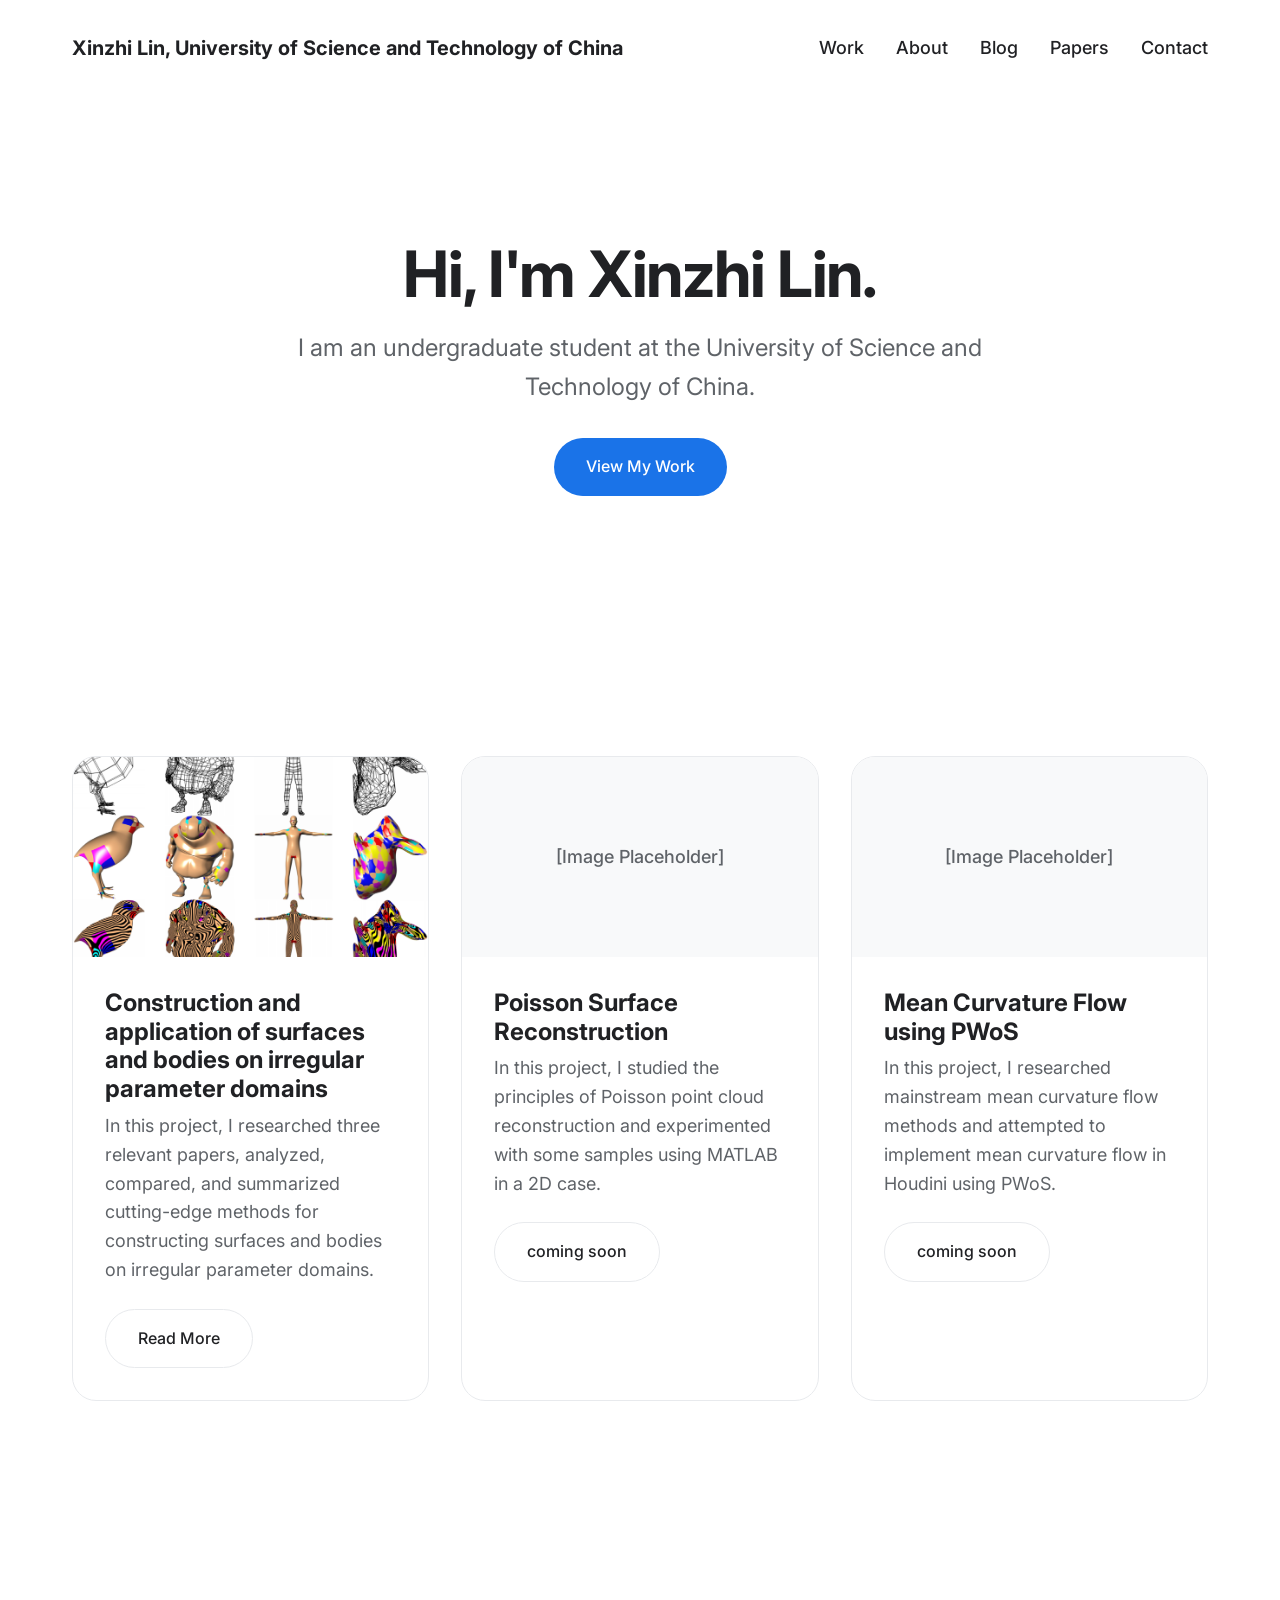
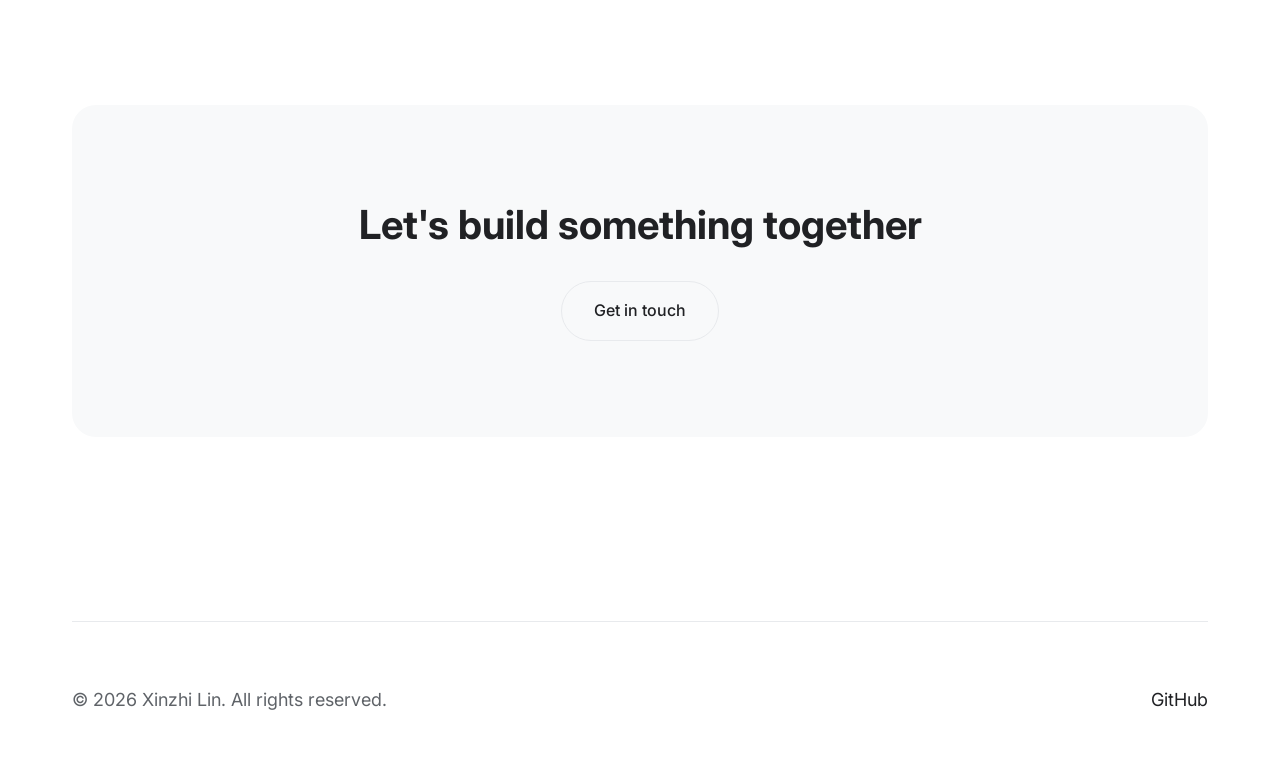
==== index.html @ 3bc1e81b "feat: add Project 1 (Irregular Surfaces) page with content, thumbnail, and downloads; remove LinkedI" ====
<!DOCTYPE html>
<html lang="en">
<head>
    <meta charset="UTF-8">
    <meta name="viewport" content="width=device-width, initial-scale=1.0">
    <title>Xinzhi Lin - Portfolio</title>
    <link rel="stylesheet" href="styles.css">
    <link rel="stylesheet" href="project-page.css">
</head>
<body>
    <div class="container">
        <!-- Header -->
        <header class="header fade-in-up">
            <div class="logo">Xinzhi Lin, University of Science and Technology of China</div>
            <nav class="nav-links">
                <a href="#work">Work</a>
                <a href="about.html">About</a>
                <a href="blog.html">Blog</a>
                <a href="papers.html">Papers</a>
                <a href="contact.html">Contact</a>
            </nav>
        </header>

        <!-- Hero Section -->
        <main>
            <section class="section hero-section fade-in-up delay-100">
                <h1 class="hero-headline">Hi, I'm Xinzhi Lin.</h1>
                <p class="hero-subheadline">I am an undergraduate student at the University of Science and Technology of China.</p>
                <a href="#work" class="btn btn-primary">View My Work</a>
            </section>

            <!-- Projects Section -->
            <section id="work" class="section fade-in-up delay-200">
                <div class="grid grid-cols-3">
                    <!-- Project 1 -->
                    <article class="project-card">
                        <a href="projects/irregular-surfaces.html">
                            <img class="project-card-img" src="assets/projects/irregular-surfaces/thumbnail.png" alt="Irregular parameter domain surface construction">
                        </a>
                        <div class="project-content">
                            <h3 class="project-title">Construction and application of surfaces and bodies on irregular parameter domains</h3>
                            <p class="project-desc">In this project, I researched three relevant papers, analyzed, compared, and summarized cutting-edge methods for constructing surfaces and bodies on irregular parameter domains.</p>
                            <a href="projects/irregular-surfaces.html" class="btn btn-secondary">Read More</a>
                        </div>
                    </article>

                    <!-- Project 2 -->
                    <article class="project-card">
                        <div class="project-image-placeholder">
                            [Image Placeholder]
                        </div>
                        <div class="project-content">
                            <h3 class="project-title">Poisson Surface Reconstruction</h3>
                            <p class="project-desc">In this project, I studied the principles of Poisson point cloud reconstruction and experimented with some samples using MATLAB in a 2D case.</p>
                            <a href="#" class="btn btn-secondary">coming soon</a>
                        </div>
                    </article>

                    <!-- Project 3 -->
                    <article class="project-card">
                        <div class="project-image-placeholder">
                            [Image Placeholder]
                        </div>
                        <div class="project-content">
                            <h3 class="project-title">Mean Curvature Flow using PWoS</h3>
                            <p class="project-desc">In this project, I researched mainstream mean curvature flow methods and attempted to implement mean curvature flow in Houdini using PWoS.</p>
                            <a href="#" class="btn btn-secondary">coming soon</a>
                        </div>
                    </article>
                </div>
            </section>

            <!-- CTA Section -->
            <section class="section fade-in-up delay-300">
                <div class="cta-section">
                    <h2 class="cta-headline">Let's build something together</h2>
                    <a href="contact.html" class="btn btn-secondary">Get in touch</a>
                </div>
            </section>
        </main>

        <!-- Footer -->
        <footer class="footer fade-in-up delay-300">
            <div class="copyright">&copy; 2026 Xinzhi Lin. All rights reserved.</div>
            <div class="footer-links">
                <a href="https://github.com/ClevelandFG" target="_blank" rel="noopener noreferrer">GitHub</a>
            </div>
        </footer>
    </div>
</body>
</html>
---- styles.css ----
@import url('https://fonts.googleapis.com/css2?family=Inter:wght@400;500;700&family=Roboto:wght@400;500;700&display=swap');

/* ==========================================================================
   CSS Variables (Design Tokens)
   ========================================================================== */
:root {
  /* Colors */
  --color-bg-primary: #FFFFFF;
  --color-bg-secondary: #F8F9FA;
  --color-text-primary: #202124;
  --color-text-secondary: #5F6368;
  --color-accent-blue: #1A73E8;
  --color-accent-red: #EA4335;
  --color-accent-yellow: #FBBC05;
  --color-accent-green: #34A853;
  --color-border: #E8EAED;

  /* Typography */
  --font-family-base: 'Inter', 'Roboto', sans-serif;
  --font-size-base: 1.125rem; /* 18px */
  --line-height-base: 1.6;

  /* Layout */
  --section-padding-y: 120px;
  --container-max-width: 1200px;
  --grid-gap: 2rem;

  /* UI Elements */
  --border-radius-lg: 24px;
  --border-radius-md: 12px;
  --border-radius-pill: 9999px;
  --shadow-hover: 0 4px 6px rgba(0, 0, 0, 0.05);

  /* Motion */
  --easing-standard: cubic-bezier(0.4, 0.0, 0.2, 1);
  --duration-swift: 150ms;
  --duration-smooth: 350ms;
}

/* ==========================================================================
   Reset & Base Styles
   ========================================================================== */
*, *::before, *::after {
  box-sizing: border-box;
  margin: 0;
  padding: 0;
}

body {
  font-family: var(--font-family-base);
  font-size: var(--font-size-base);
  line-height: var(--line-height-base);
  color: var(--color-text-primary);
  background-color: var(--color-bg-primary);
  -webkit-font-smoothing: antialiased;
  -moz-osx-font-smoothing: grayscale;
}

a {
  color: var(--color-text-primary);
  text-decoration: none;
  transition: color var(--duration-swift) var(--easing-standard);
}

a:hover {
  color: var(--color-accent-blue);
}

h1, h2, h3, h4, h5, h6 {
  font-weight: 700;
  line-height: 1.2;
  margin-bottom: 1rem;
}

img {
  max-width: 100%;
  height: auto;
  display: block;
}

/* ==========================================================================
   Layout & Grid
   ========================================================================== */
.container {
  max-width: var(--container-max-width);
  margin: 0 auto;
  padding: 0 2rem;
}

.section {
  padding: var(--section-padding-y) 0;
}

.grid {
  display: grid;
  gap: var(--grid-gap);
}

.grid-cols-3 {
  grid-template-columns: repeat(auto-fit, minmax(300px, 1fr));
}

/* ==========================================================================
   Typography
   ========================================================================== */
.hero-headline {
  font-size: clamp(3rem, 5vw, 5rem);
  letter-spacing: -0.02em;
  text-align: center;
}

.hero-subheadline {
  font-size: 1.5rem;
  color: var(--color-text-secondary);
  text-align: center;
  max-width: 800px;
  margin: 0 auto 2rem;
}

/* ==========================================================================
   UI Elements
   ========================================================================== */
.btn {
  display: inline-flex;
  align-items: center;
  justify-content: center;
  padding: 1rem 2rem;
  border-radius: var(--border-radius-pill);
  font-weight: 500;
  cursor: pointer;
  transition: all var(--duration-swift) var(--easing-standard);
  border: none;
  font-size: 1rem;
}

.btn-primary {
  background-color: var(--color-accent-blue);
  color: #FFFFFF;
}

.btn-primary:hover {
  background-color: #155EBA; /* Darker blue */
  color: #FFFFFF;
  transform: translateY(-2px);
}

.btn-secondary {
  background-color: transparent;
  color: var(--color-text-primary);
  border: 1px solid var(--color-border);
}

.btn-secondary:hover {
  background-color: var(--color-bg-secondary);
  transform: translateY(-2px);
}

/* ==========================================================================
   Components
   ========================================================================== */
/* Header */
.header {
  padding: 2rem 0;
  display: flex;
  justify-content: space-between;
  align-items: center;
}

.logo {
  font-weight: 700;
  font-size: 1.25rem;
}

.nav-links {
  display: flex;
  gap: 2rem;
}

.nav-links a {
  font-weight: 500;
}

/* Hero Section */
.hero-section {
  display: flex;
  flex-direction: column;
  align-items: center;
  justify-content: center;
  min-height: 60vh;
}

/* Project Card */
.project-card {
  background-color: var(--color-bg-primary);
  border: 1px solid var(--color-border);
  border-radius: var(--border-radius-lg);
  overflow: hidden;
  transition: box-shadow var(--duration-swift) var(--easing-standard), transform var(--duration-swift) var(--easing-standard);
}

.project-card:hover {
  box-shadow: var(--shadow-hover);
  transform: translateY(-4px);
}

.project-image-placeholder {
  width: 100%;
  aspect-ratio: 16/9;
  background-color: var(--color-bg-secondary);
  display: flex;
  align-items: center;
  justify-content: center;
  color: var(--color-text-secondary);
  font-weight: 500;
}

.project-content {
  padding: 2rem;
}

.project-title {
  font-size: 1.5rem;
  margin-bottom: 0.5rem;
}

.project-desc {
  color: var(--color-text-secondary);
  margin-bottom: 1.5rem;
}

/* CTA Section */
.cta-section {
  text-align: center;
  background-color: var(--color-bg-secondary);
  border-radius: var(--border-radius-lg);
  padding: 6rem 2rem;
  margin: 4rem 0;
}

.cta-headline {
  font-size: 2.5rem;
  margin-bottom: 2rem;
}

/* Footer */
.footer {
  padding: 4rem 0;
  border-top: 1px solid var(--color-border);
  display: flex;
  justify-content: space-between;
  color: var(--color-text-secondary);
}

.footer-links {
  display: flex;
  gap: 1.5rem;
}

/* ==========================================================================
   Animations
   ========================================================================== */
.fade-in-up {
  opacity: 0;
  transform: translateY(20px);
  animation: fadeInUp var(--duration-smooth) var(--easing-standard) forwards;
}

@keyframes fadeInUp {
  to {
    opacity: 1;
    transform: translateY(0);
  }
}

/* Delay modifiers for staggered animations */
.delay-100 { animation-delay: 100ms; }
.delay-200 { animation-delay: 200ms; }
.delay-300 { animation-delay: 300ms; }
---- project-page.css ----
/* ==========================================================================
   Project Page Styles
   ========================================================================== */

/* Back Link */
.back-link {
  display: inline-block;
  color: var(--color-text-secondary);
  font-weight: 500;
  margin-bottom: 2rem;
  transition: color var(--duration-swift) var(--easing-standard);
}

.back-link:hover {
  color: var(--color-accent-blue);
}

/* Project Hero */
.project-hero {
  padding-top: var(--section-padding-y);
  padding-bottom: 3rem;
}

.project-page-title {
  font-size: clamp(2rem, 4vw, 3.5rem);
  letter-spacing: -0.02em;
  max-width: 900px;
  margin-bottom: 1.5rem;
}

/* Meta Tags */
.project-meta {
  display: flex;
  flex-wrap: wrap;
  gap: 0.75rem;
}

.meta-tag {
  display: inline-block;
  padding: 0.4rem 1rem;
  background-color: var(--color-bg-secondary);
  border: 1px solid var(--color-border);
  border-radius: var(--border-radius-pill);
  font-size: 0.875rem;
  font-weight: 500;
  color: var(--color-text-secondary);
}

/* Cover Image */
.project-cover {
  padding-bottom: 3rem;
}

.project-cover img {
  width: 100%;
  border-radius: var(--border-radius-lg);
  border: 1px solid var(--color-border);
  object-fit: cover;
}

/* Project Body */
.project-body {
  max-width: 800px;
  margin: 0 auto;
  padding-bottom: var(--section-padding-y);
}

.project-overview {
  margin-bottom: 4rem;
  padding-bottom: 3rem;
  border-bottom: 1px solid var(--color-border);
}

.project-overview h2 {
  font-size: 1.25rem;
  color: var(--color-text-secondary);
  text-transform: uppercase;
  letter-spacing: 0.08em;
  margin-bottom: 1.25rem;
}

.project-overview p {
  font-size: 1.25rem;
  line-height: 1.7;
  color: var(--color-text-primary);
}

/* Method Sections */
.project-section {
  margin-bottom: 3.5rem;
  padding-bottom: 3rem;
  border-bottom: 1px solid var(--color-border);
  position: relative;
}

.project-section:last-of-type {
  border-bottom: none;
}

.method-number {
  font-size: 4rem;
  font-weight: 700;
  color: var(--color-bg-secondary);
  line-height: 1;
  margin-bottom: 0.5rem;
  letter-spacing: -0.04em;
  /* Subtle stroke effect so the number is visible but not dominant */
  -webkit-text-stroke: 1px var(--color-border);
}

.project-section h2 {
  font-size: 1.75rem;
  margin-bottom: 1.25rem;
}

.project-section p {
  color: var(--color-text-secondary);
  line-height: 1.8;
  font-size: 1.05rem;
}

/* Downloads */
.project-downloads {
  margin-top: 4rem;
  padding-top: 3rem;
  border-top: 1px solid var(--color-border);
}

.project-downloads h2 {
  font-size: 1.25rem;
  color: var(--color-text-secondary);
  text-transform: uppercase;
  letter-spacing: 0.08em;
  margin-bottom: 1.5rem;
}

.download-links {
  display: flex;
  flex-wrap: wrap;
  gap: 1rem;
}

.download-btn {
  display: inline-flex;
  align-items: center;
  gap: 0.625rem;
}

.download-btn svg {
  flex-shrink: 0;
}

/* Project Navigation (prev / next) */
.project-nav {
  display: flex;
  justify-content: space-between;
  align-items: center;
  padding: 3rem 0;
  border-top: 1px solid var(--color-border);
}

.project-nav a {
  font-weight: 500;
  font-size: 1.125rem;
  transition: color var(--duration-swift) var(--easing-standard);
}

.project-nav a:hover {
  color: var(--color-accent-blue);
}

.nav-next {
  margin-left: auto;
}

/* ==========================================================================
   Project Card Image (shared with index.html)
   ========================================================================== */
.project-card-img {
  width: 100%;
  aspect-ratio: 16/9;
  object-fit: cover;
  display: block;
}

/* ==========================================================================
   Responsive
   ========================================================================== */
@media (max-width: 768px) {
  .project-page-title {
    font-size: 1.75rem;
  }

  .project-body {
    padding-left: 1rem;
    padding-right: 1rem;
  }

  .method-number {
    font-size: 3rem;
  }

  .download-links {
    flex-direction: column;
  }
}
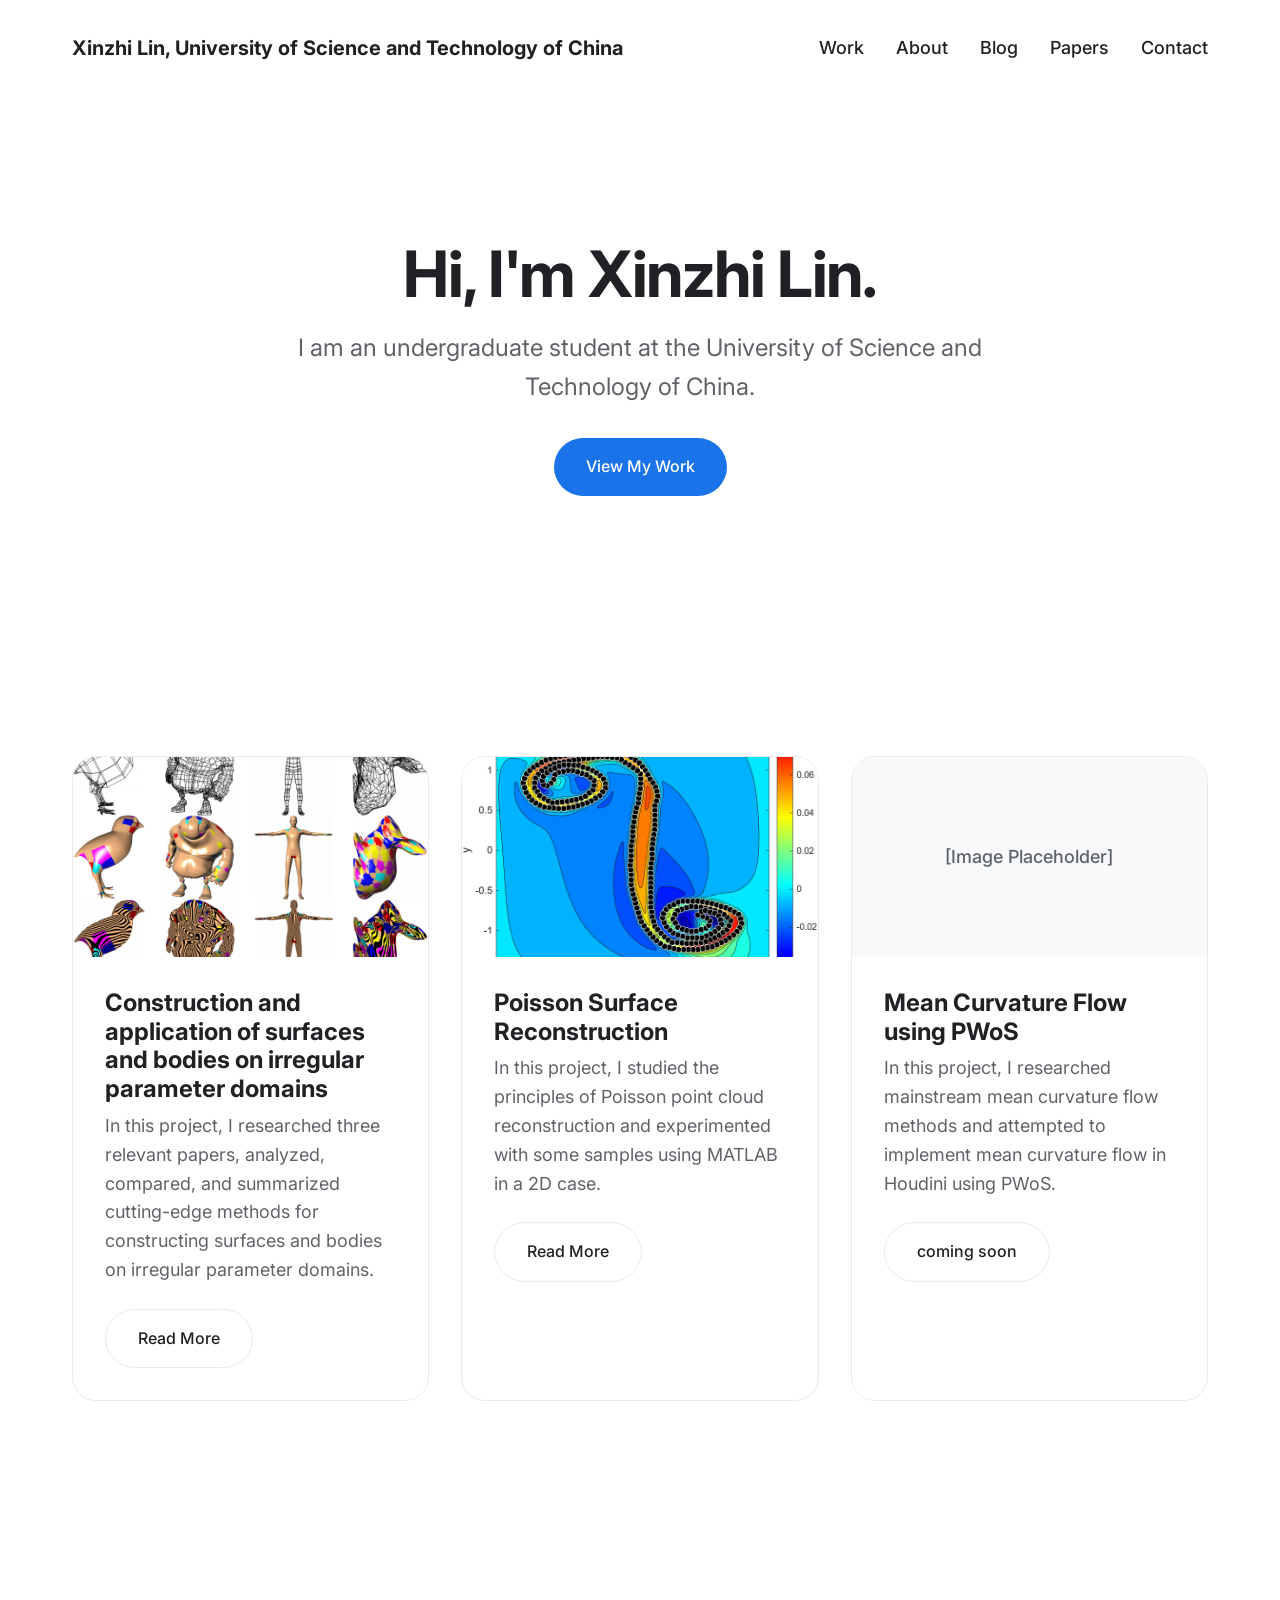
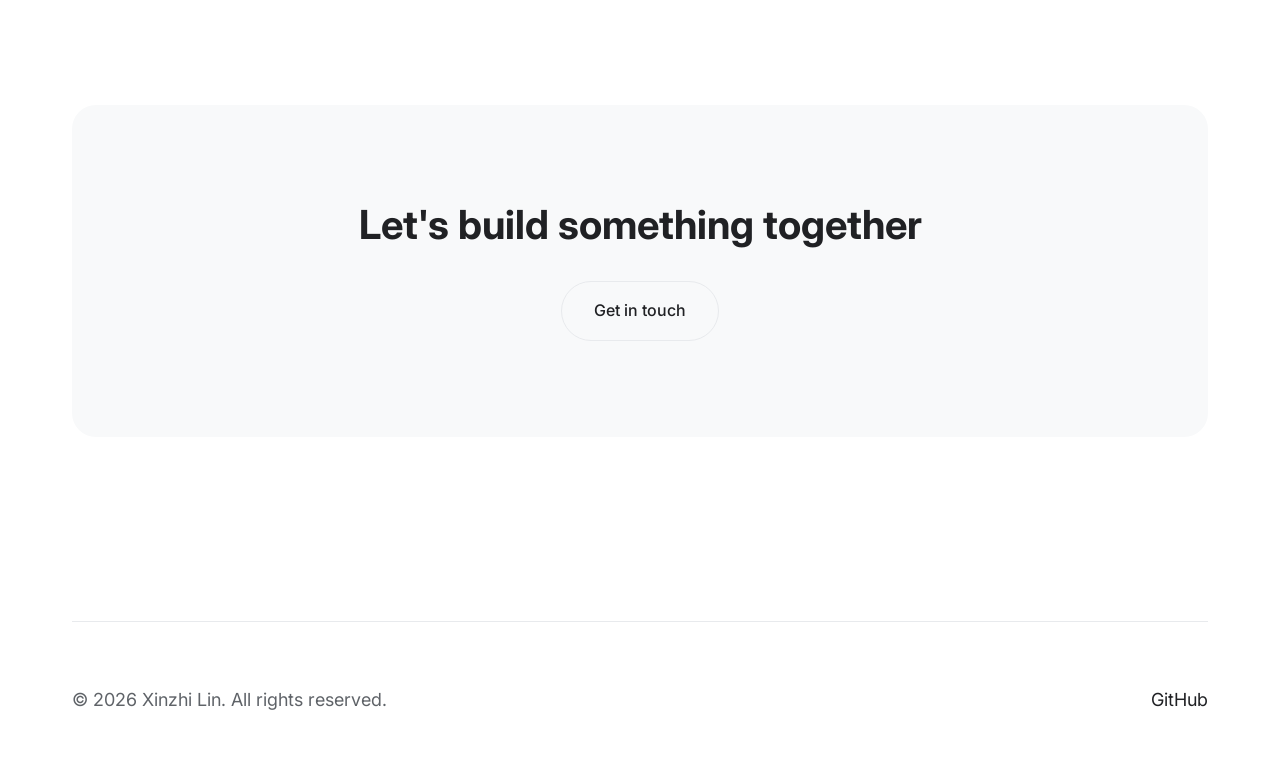
==== commit fdbc437a: "feat: add Project 2 (Poisson Surface Reconstruction) page with content, thumbnail, and downloads" ====
--- a/index.html
+++ b/index.html
@@ -46,13 +46,13 @@
 
                     <!-- Project 2 -->
                     <article class="project-card">
-                        <div class="project-image-placeholder">
-                            [Image Placeholder]
-                        </div>
+                        <a href="projects/poisson-reconstruction.html">
+                            <img class="project-card-img" src="assets/projects/poisson-reconstruction/thumbnail.png" alt="Poisson Surface Reconstruction in MATLAB">
+                        </a>
                         <div class="project-content">
                             <h3 class="project-title">Poisson Surface Reconstruction</h3>
                             <p class="project-desc">In this project, I studied the principles of Poisson point cloud reconstruction and experimented with some samples using MATLAB in a 2D case.</p>
-                            <a href="#" class="btn btn-secondary">coming soon</a>
+                            <a href="projects/poisson-reconstruction.html" class="btn btn-secondary">Read More</a>
                         </div>
                     </article>
 
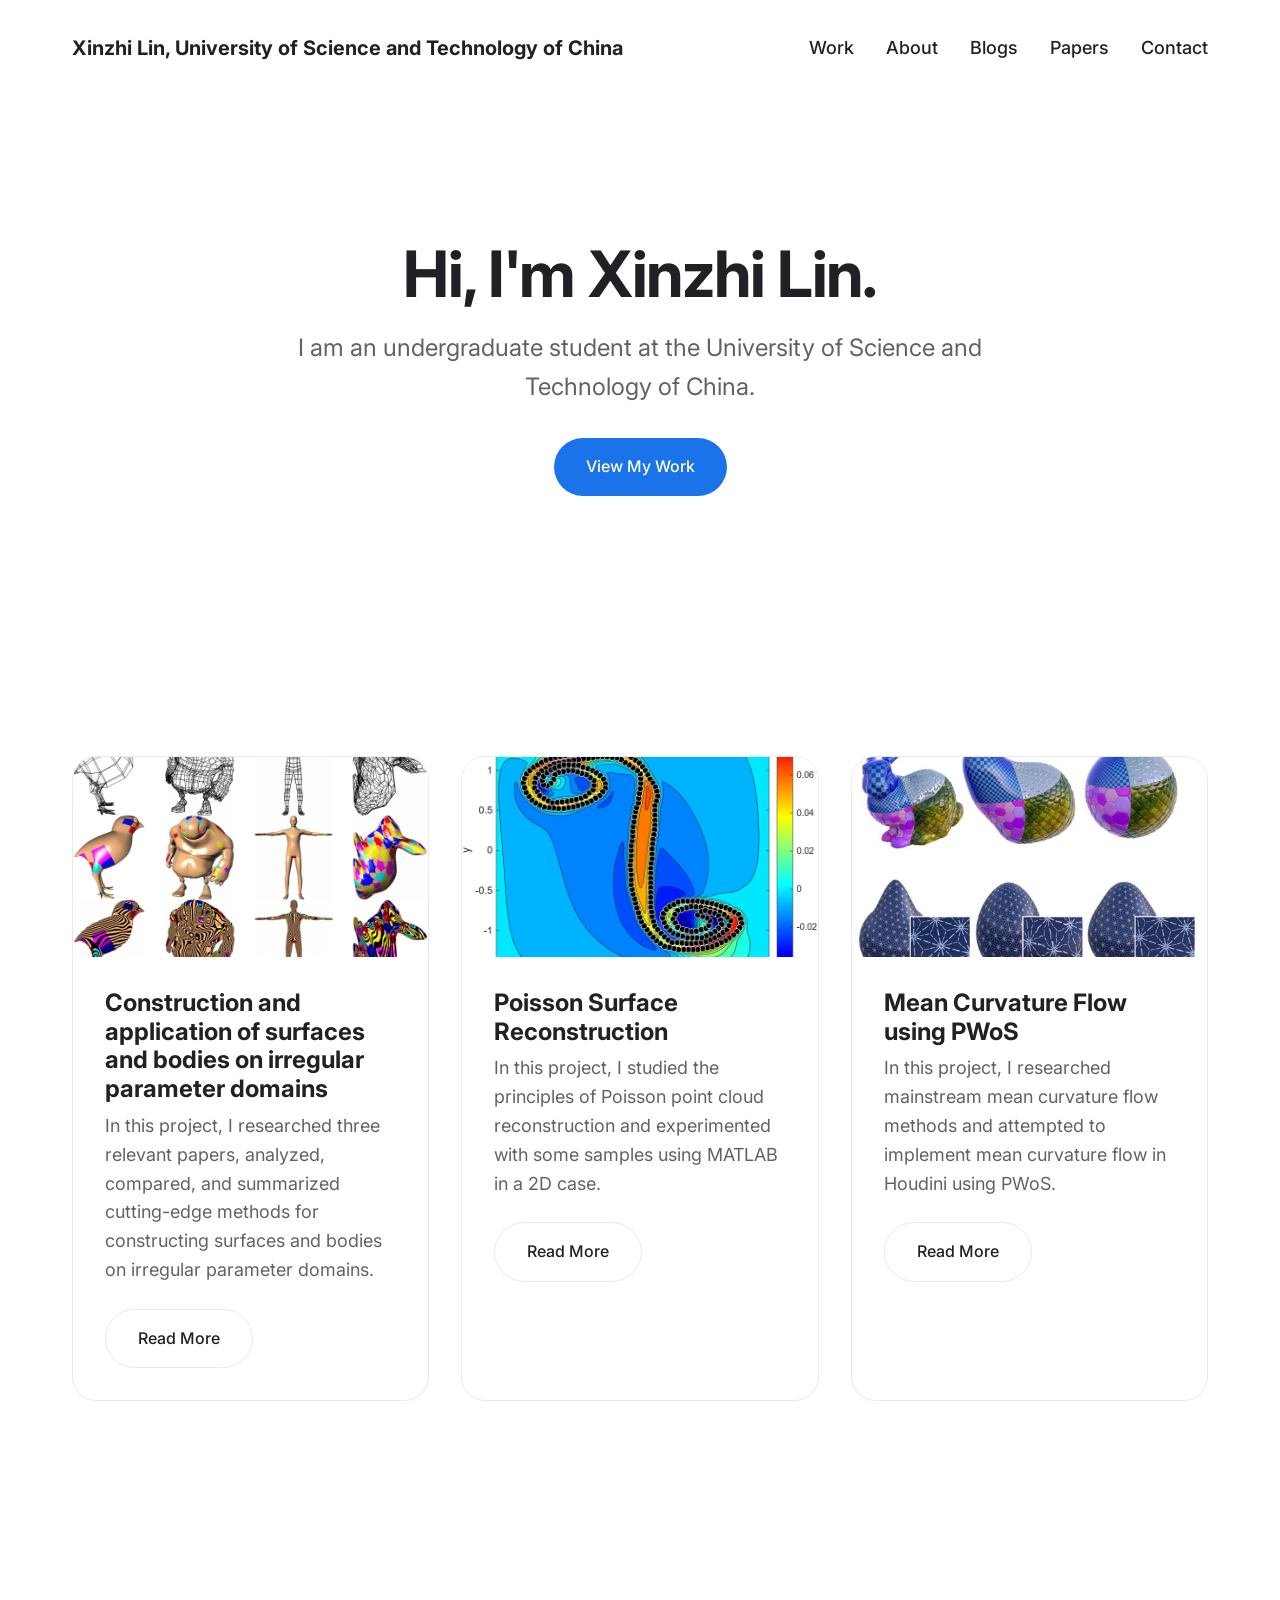
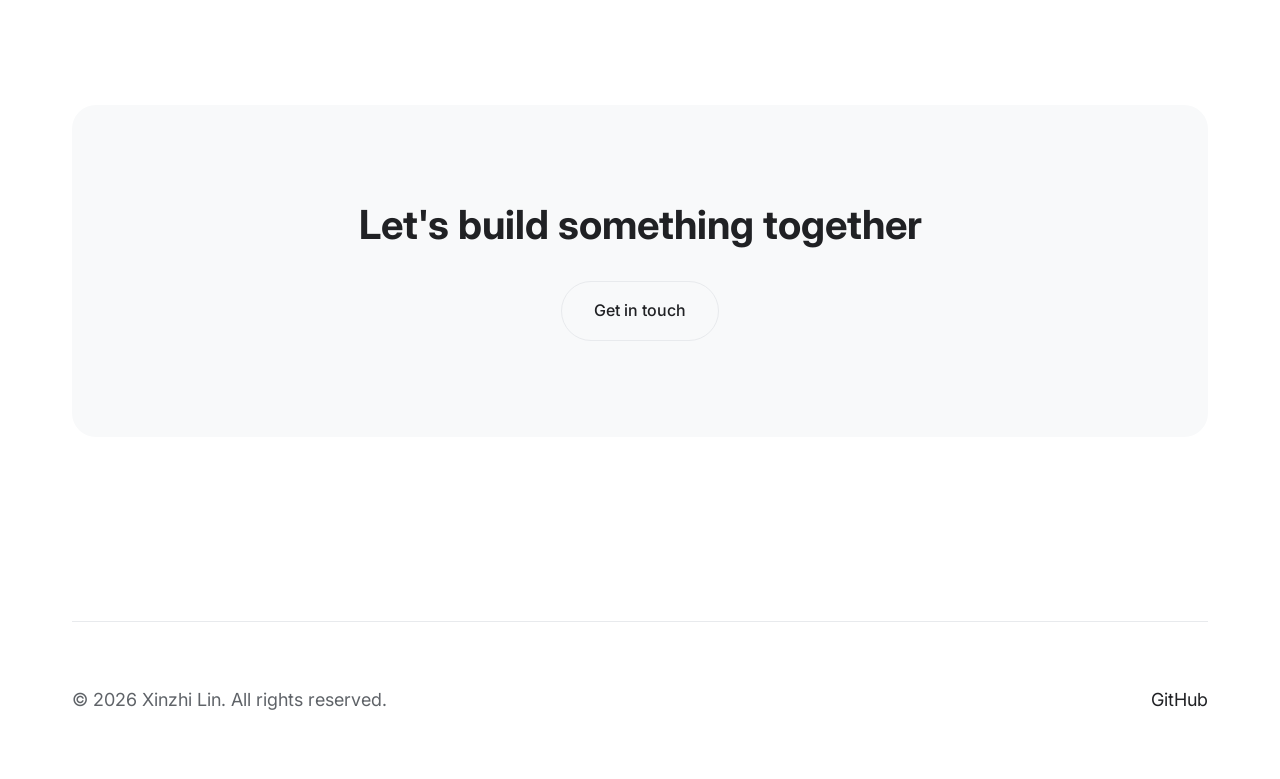
==== commit da18d936: "Implement scroll reveal and add new pages" ====
--- a/index.html
+++ b/index.html
@@ -10,12 +10,12 @@
 <body>
     <div class="container">
         <!-- Header -->
-        <header class="header fade-in-up">
+        <header class="header reveal">
             <div class="logo">Xinzhi Lin, University of Science and Technology of China</div>
             <nav class="nav-links">
                 <a href="#work">Work</a>
                 <a href="about.html">About</a>
-                <a href="blog.html">Blog</a>
+                <a href="blogs.html">Blogs</a>
                 <a href="papers.html">Papers</a>
                 <a href="contact.html">Contact</a>
             </nav>
@@ -23,17 +23,17 @@
 
         <!-- Hero Section -->
         <main>
-            <section class="section hero-section fade-in-up delay-100">
+            <section class="section hero-section reveal">
                 <h1 class="hero-headline">Hi, I'm Xinzhi Lin.</h1>
                 <p class="hero-subheadline">I am an undergraduate student at the University of Science and Technology of China.</p>
                 <a href="#work" class="btn btn-primary">View My Work</a>
             </section>
 
             <!-- Projects Section -->
-            <section id="work" class="section fade-in-up delay-200">
+            <section id="work" class="section">
                 <div class="grid grid-cols-3">
                     <!-- Project 1 -->
-                    <article class="project-card">
+                    <article class="project-card reveal">
                         <a href="projects/irregular-surfaces.html">
                             <img class="project-card-img" src="assets/projects/irregular-surfaces/thumbnail.png" alt="Irregular parameter domain surface construction">
                         </a>
@@ -45,7 +45,7 @@
                     </article>
 
                     <!-- Project 2 -->
-                    <article class="project-card">
+                    <article class="project-card reveal">
                         <a href="projects/poisson-reconstruction.html">
                             <img class="project-card-img" src="assets/projects/poisson-reconstruction/thumbnail.png" alt="Poisson Surface Reconstruction in MATLAB">
                         </a>
@@ -57,21 +57,21 @@
                     </article>
 
                     <!-- Project 3 -->
-                    <article class="project-card">
-                        <div class="project-image-placeholder">
-                            [Image Placeholder]
-                        </div>
+                    <article class="project-card reveal">
+                        <a href="projects/mean-curvature-flow.html">
+                            <img class="project-card-img" src="assets/projects/mean-curvature-flow/thumbnail.png" alt="Mean Curvature Flow using PWoS">
+                        </a>
                         <div class="project-content">
                             <h3 class="project-title">Mean Curvature Flow using PWoS</h3>
                             <p class="project-desc">In this project, I researched mainstream mean curvature flow methods and attempted to implement mean curvature flow in Houdini using PWoS.</p>
-                            <a href="#" class="btn btn-secondary">coming soon</a>
+                            <a href="projects/mean-curvature-flow.html" class="btn btn-secondary">Read More</a>
                         </div>
                     </article>
                 </div>
             </section>
 
             <!-- CTA Section -->
-            <section class="section fade-in-up delay-300">
+            <section class="section reveal">
                 <div class="cta-section">
                     <h2 class="cta-headline">Let's build something together</h2>
                     <a href="contact.html" class="btn btn-secondary">Get in touch</a>
@@ -80,12 +80,34 @@
         </main>
 
         <!-- Footer -->
-        <footer class="footer fade-in-up delay-300">
+        <footer class="footer reveal">
             <div class="copyright">&copy; 2026 Xinzhi Lin. All rights reserved.</div>
             <div class="footer-links">
                 <a href="https://github.com/ClevelandFG" target="_blank" rel="noopener noreferrer">GitHub</a>
             </div>
         </footer>
     </div>
+
+    <script>
+        document.addEventListener("DOMContentLoaded", function() {
+            const observer = new IntersectionObserver((entries, observer) => {
+                const intersectingEntries = entries.filter(entry => entry.isIntersecting);
+                
+                intersectingEntries.forEach((entry, index) => {
+                    const el = entry.target;
+                    // Stagger delay for elements appearing simultaneously
+                    el.style.transitionDelay = `${index * 100}ms`;
+                    // Trigger reflow to ensure transition runs
+                    void el.offsetWidth;
+                    el.classList.add('active');
+                    observer.unobserve(el);
+                });
+            }, { threshold: 0.1 });
+
+            document.querySelectorAll('.reveal').forEach((el) => {
+                observer.observe(el);
+            });
+        });
+    </script>
 </body>
 </html>
--- a/styles.css
+++ b/styles.css
@@ -259,6 +259,18 @@
 /* ==========================================================================
    Animations
    ========================================================================== */
+.reveal {
+  opacity: 0;
+  transform: translateY(40px);
+  transition: opacity 600ms cubic-bezier(0.4, 0.0, 0.2, 1), transform 600ms cubic-bezier(0.4, 0.0, 0.2, 1);
+}
+
+.reveal.active {
+  opacity: 1;
+  transform: translateY(0);
+}
+
+/* Legacy animations for other pages */
 .fade-in-up {
   opacity: 0;
   transform: translateY(20px);
@@ -272,7 +284,6 @@
   }
 }
 
-/* Delay modifiers for staggered animations */
 .delay-100 { animation-delay: 100ms; }
 .delay-200 { animation-delay: 200ms; }
 .delay-300 { animation-delay: 300ms; }
